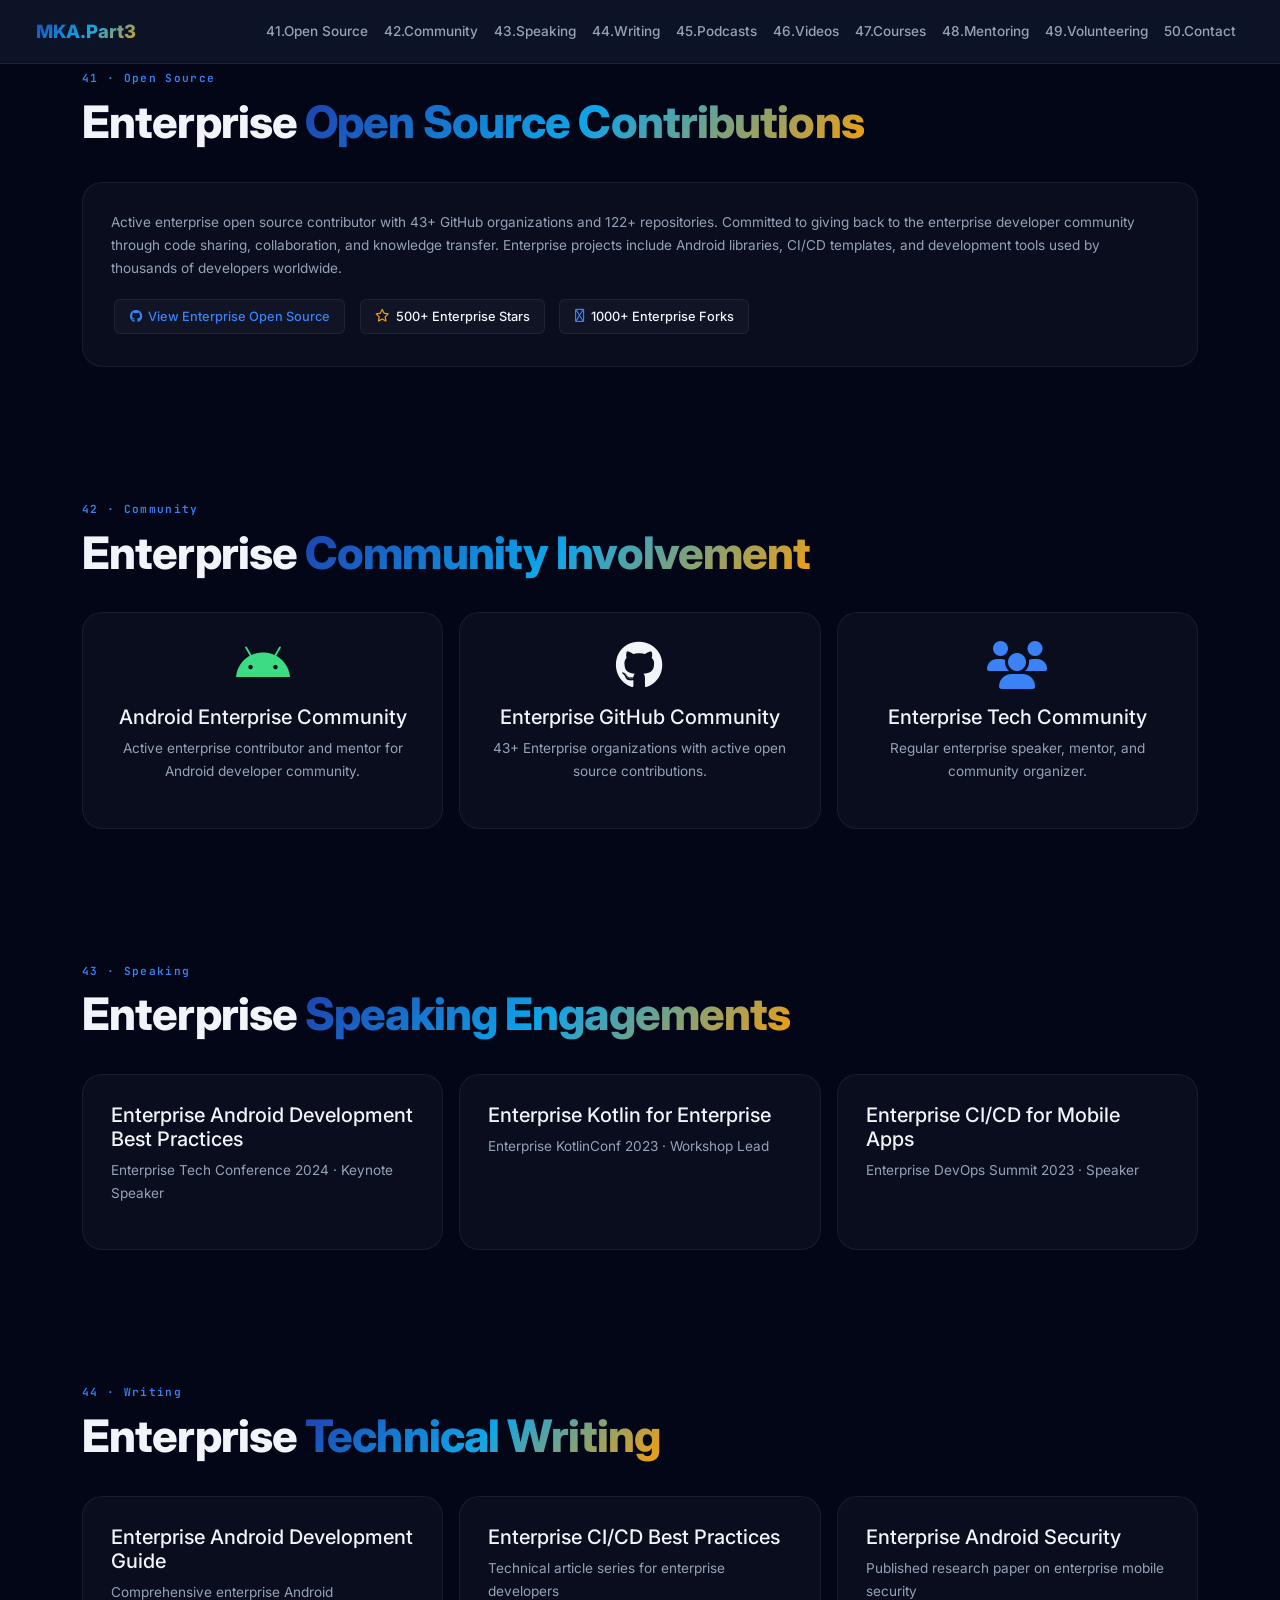
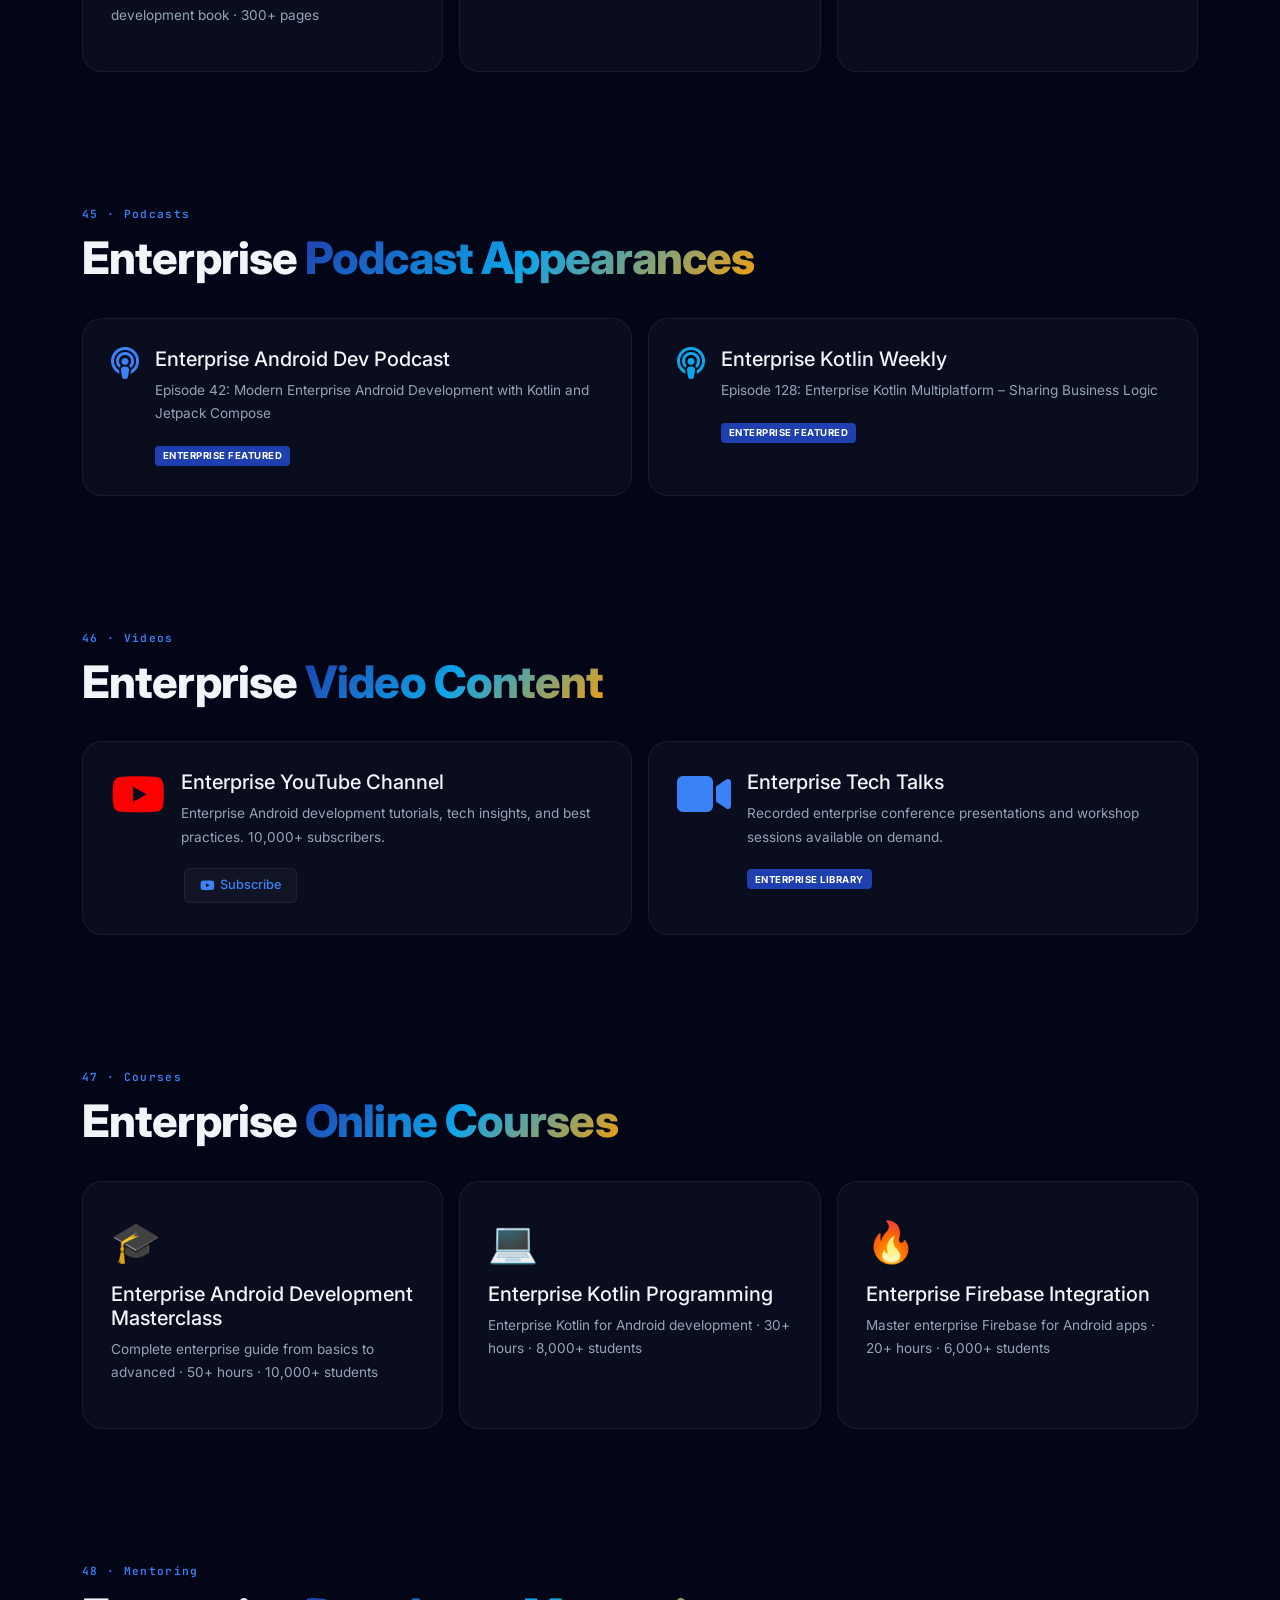
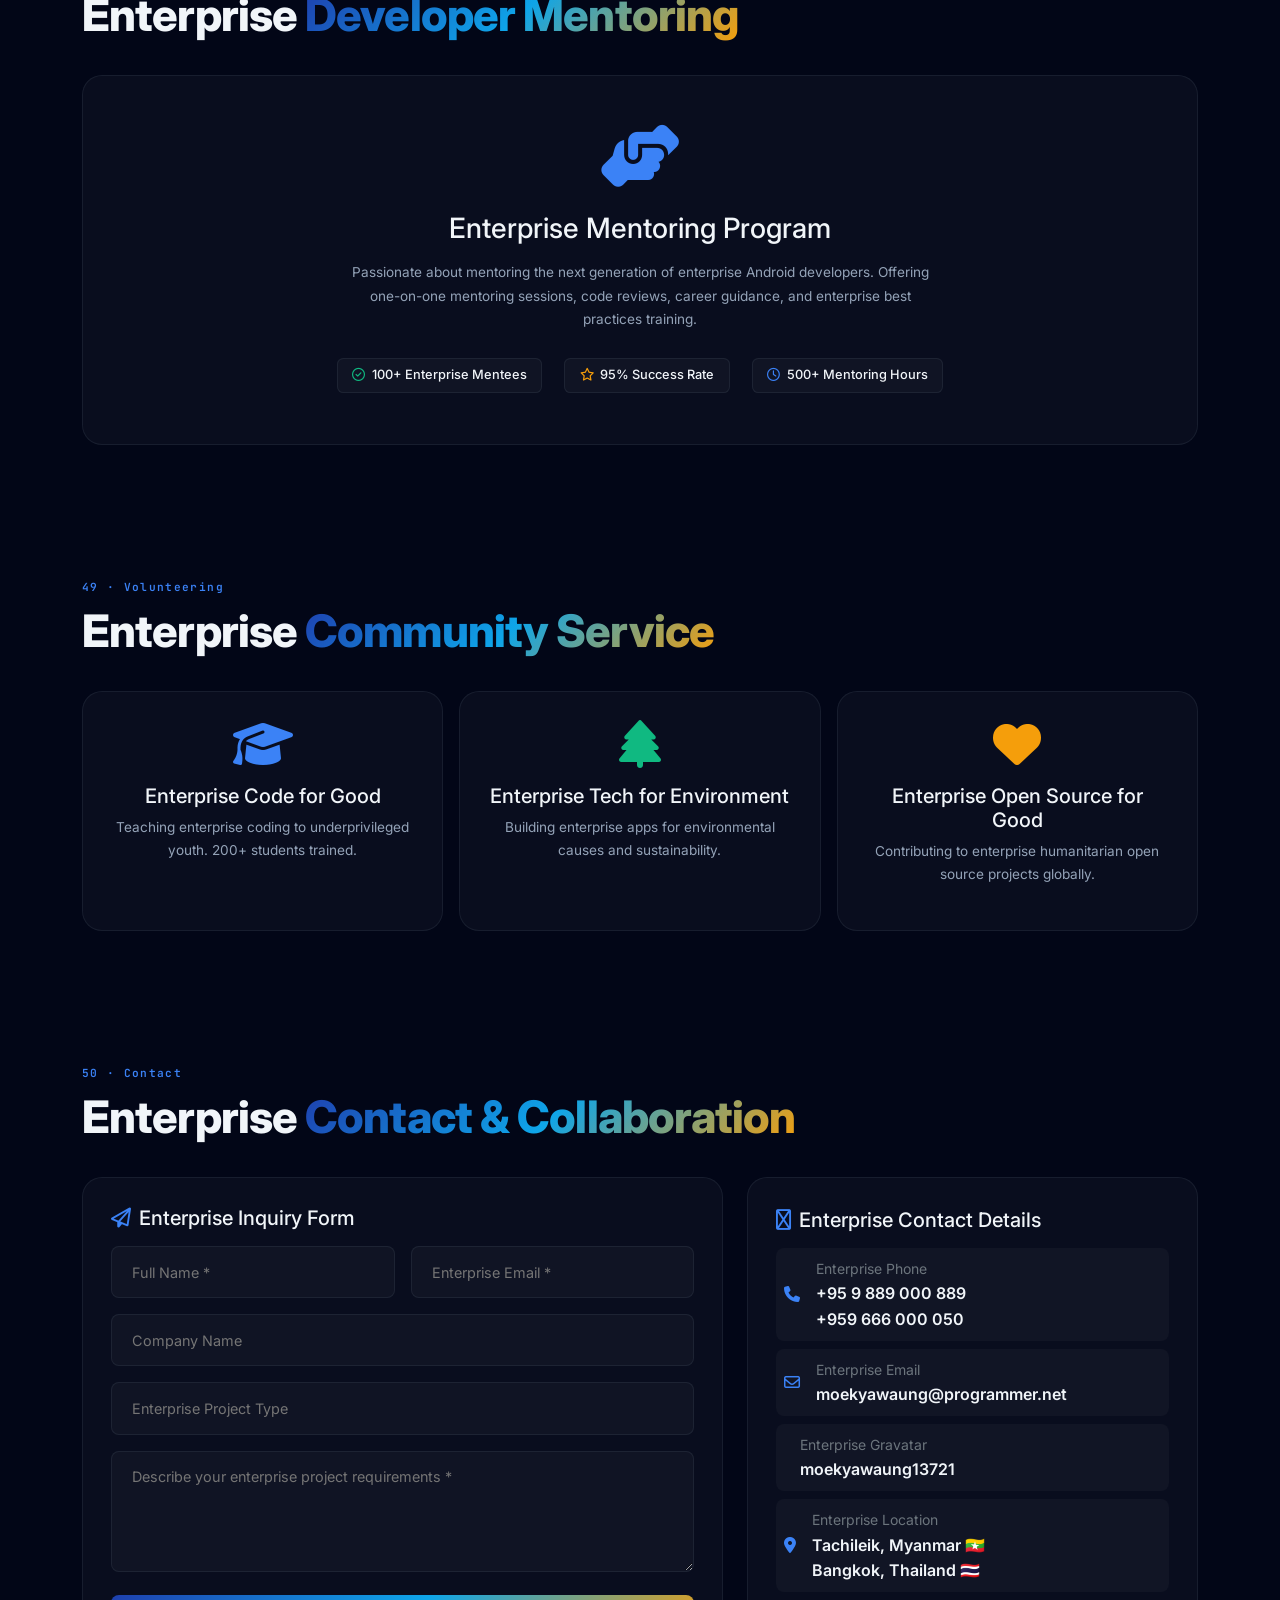
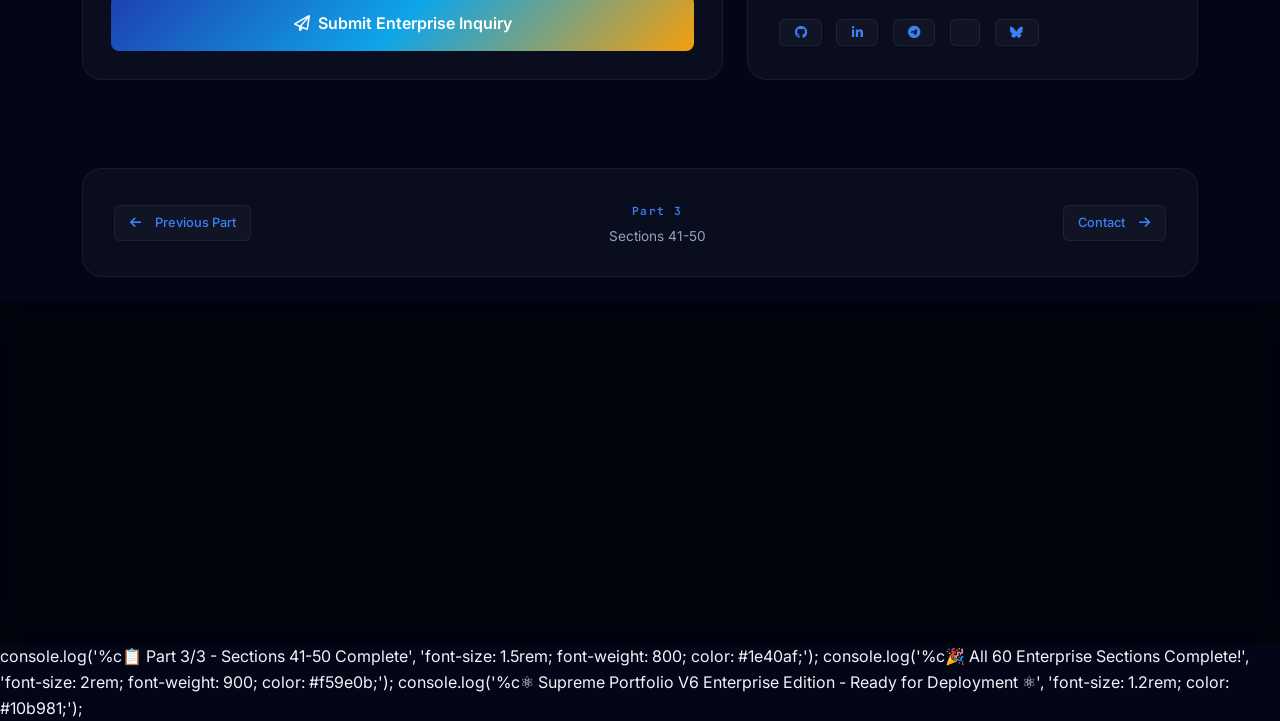
==== part3.html @ 51a50128 "Create part3.html" ====
<!DOCTYPE html>
<html lang="en" data-bs-theme="dark">
<head>
  <meta charset="UTF-8">
  <meta name="viewport" content="width=device-width, initial-scale=1.0">
  <title>Supreme Portfolio V6 · Part 3 · Sections 41-50</title>
  <meta name="description" content="Enterprise Portfolio Part 3 - Sections 41-50. Professional Android Developer Portfolio.">
  <meta name="keywords" content="Android Developer, Enterprise, Professional Portfolio, 60 Sections, Part 3">
  <meta name="author" content="Moe Kyaw Aung">
  <link rel="icon" href="https://res.cloudinary.com/dye5qpwii/image/upload/v1778763535/MKA_25_lbx6fb.webp">
  <link rel="stylesheet" href="./assets/css/enterprise-shared.css">
  <!-- Fonts -->
  <link rel="preconnect" href="https://fonts.googleapis.com">
  <link rel="preconnect" href="https://fonts.gstatic.com" crossorigin>
  <link href="https://fonts.googleapis.com/css2?family=Inter:wght@300;400;500;600;700;800;900&family=JetBrains+Mono:wght@400;500;700&family=Noto+Sans+Myanmar:wght@400;700;900&family=DM+Sans:wght@400;500;700&display=swap" rel="stylesheet">

  <!-- Bootstrap 5.3.3 -->
  <link href="https://cdn.jsdelivr.net/npm/bootstrap@5.3.3/dist/css/bootstrap.min.css" rel="stylesheet">
  
  <!-- Font Awesome 6.5.2 -->
  <link rel="stylesheet" href="https://cdnjs.cloudflare.com/ajax/libs/font-awesome/6.5.2/css/all.min.css">
  
  <!-- AOS -->
  <link href="https://unpkg.com/aos@2.3.4/dist/aos.css" rel="stylesheet">

  <style>
    /* ================================================================
       ENTERPRISE EDITION - PART 3 (Sections 41-50)
       ================================================================ */

    :root {
      --ep-primary: #1e40af;
      --ep-primary-dark: #1e3a8a;
      --ep-primary-light: #3b82f6;
      --ep-secondary: #0ea5e9;
      --ep-accent: #f59e0b;
      --ep-accent2: #10b981;
      --ep-dark: #0f172a;
      --ep-darker: #020617;
      --ep-light: #f8fafc;
      --ep-glass: rgba(255,255,255,0.03);
      --ep-glass-border: rgba(255,255,255,0.06);
      --ep-glass-shadow: 0 4px 24px rgba(0,0,0,0.2);
      --ep-radius: 0.75rem;
      --ep-radius-lg: 1.25rem;
      --ep-transition: 0.3s cubic-bezier(0.4, 0, 0.2, 1);
      --ep-font-sans: 'Inter', -apple-system, sans-serif;
      --ep-font-mono: 'JetBrains Mono', monospace;
      --ep-font-myan: 'Noto Sans Myanmar', sans-serif;
      --ep-font-dm: 'DM Sans', sans-serif;
      --ep-text: #f1f5f9;
      --ep-text-secondary: #94a3b8;
      --ep-gradient: linear-gradient(135deg, #1e40af, #0ea5e9, #f59e0b);
      --ep-border: rgba(148, 163, 184, 0.1);
    }

    [data-bs-theme="light"] {
      --ep-glass: rgba(0,0,0,0.02);
      --ep-glass-border: rgba(0,0,0,0.06);
      --ep-dark: #f8fafc;
      --ep-darker: #ffffff;
      --ep-text: #0f172a;
      --ep-text-secondary: #64748b;
      --ep-border: rgba(0,0,0,0.08);
    }

    * { box-sizing: border-box; margin: 0; padding: 0; }
    html { scroll-behavior: smooth; scroll-padding-top: 80px; }
    body {
      font-family: var(--ep-font-sans);
      background: var(--ep-darker);
      color: var(--ep-text);
      overflow-x: hidden;
      line-height: 1.6;
      -webkit-font-smoothing: antialiased;
    }
    a { color: var(--ep-primary-light); text-decoration: none; transition: color var(--ep-transition); }
    a:hover { color: var(--ep-secondary); }
    .myan { font-family: var(--ep-font-myan); }
    .mono { font-family: var(--ep-font-mono); }
    .dm { font-family: var(--ep-font-dm); }

    /* Navigation */
    .ep-nav {
      backdrop-filter: blur(20px);
      background: rgba(15,23,42,0.85) !important;
      border-bottom: 1px solid var(--ep-border);
      padding: 0.75rem 1.5rem;
    }
    .ep-nav-brand {
      font-weight: 800;
      font-size: 1.15rem;
      background: var(--ep-gradient);
      -webkit-background-clip: text;
      -webkit-text-fill-color: transparent;
    }
    .ep-nav .nav-link {
      font-weight: 500;
      font-size: 0.85rem;
      color: var(--ep-text-secondary) !important;
      padding: 0.4rem 0.8rem;
      border-radius: 0.4rem;
      transition: all var(--ep-transition);
    }
    .ep-nav .nav-link:hover { color: var(--ep-text) !important; background: var(--ep-glass); }

    /* Section Styles */
    .ep-section {
      padding: 4rem 0;
      position: relative;
    }
    .ep-label {
      display: inline-block;
      font-family: var(--ep-font-mono);
      font-size: 0.7rem;
      letter-spacing: 0.12em;
      color: var(--ep-primary-light);
      margin-bottom: 0.5rem;
      font-weight: 600;
    }
    .ep-title {
      font-size: clamp(1.8rem, 3.5vw, 2.8rem);
      font-weight: 800;
      margin-bottom: 2rem;
      letter-spacing: -0.02em;
    }
    .ep-gradient-text {
      background: var(--ep-gradient);
      -webkit-background-clip: text;
      -webkit-text-fill-color: transparent;
    }
    .ep-card {
      background: var(--ep-glass);
      border: 1px solid var(--ep-border);
      border-radius: var(--ep-radius-lg);
      padding: 1.75rem;
      transition: all var(--ep-transition);
      height: 100%;
    }
    .ep-card:hover {
      border-color: var(--ep-primary-light);
      transform: translateY(-3px);
      box-shadow: var(--ep-glass-shadow);
    }
    .ep-card-icon { font-size: 2rem; margin-bottom: 0.75rem; display: block; }
    .ep-card-title { font-weight: 700; font-size: 1.05rem; margin-bottom: 0.5rem; }
    .ep-card-text { color: var(--ep-text-secondary); font-size: 0.85rem; line-height: 1.7; }

    /* Counter */
    .ep-counter { text-align: center; padding: 1.5rem; }
    .ep-counter-num { font-size: 2.5rem; font-weight: 800; color: var(--ep-primary-light); font-family: var(--ep-font-mono); line-height: 1; }
    .ep-counter-label { font-size: 0.8rem; color: var(--ep-text-secondary); margin-top: 0.25rem; }

    /* Skill Chip */
    .ep-skill {
      display: inline-flex; align-items: center; gap: 0.4rem;
      padding: 0.4rem 0.9rem; background: var(--ep-glass);
      border: 1px solid var(--ep-border); border-radius: 0.4rem;
      font-size: 0.8rem; font-weight: 500; margin: 0.2rem;
      transition: all var(--ep-transition);
    }
    .ep-skill:hover { border-color: var(--ep-primary-light); transform: translateY(-2px); }

    /* Badge */
    .ep-badge {
      display: inline-block; padding: 0.15rem 0.5rem; border-radius: 0.25rem;
      font-size: 0.6rem; font-weight: 700; background: var(--ep-primary); color: #fff;
      text-transform: uppercase; letter-spacing: 0.05em;
    }

    /* Contact Form */
    .ep-input {
      background: var(--ep-glass);
      border: 1px solid var(--ep-border);
      color: var(--ep-text);
      border-radius: 0.5rem;
      padding: 0.85rem 1.25rem;
      font-size: 0.9rem;
      transition: all var(--ep-transition);
      width: 100%;
    }
    .ep-input:focus {
      outline: none;
      border-color: var(--ep-primary-light);
      box-shadow: 0 0 0 3px rgba(30,64,175,0.1);
    }

    /* Footer */
    .ep-footer {
      background: rgba(0,0,0,0.4); backdrop-filter: blur(20px);
      border-top: 1px solid var(--ep-border); padding: 3rem 0 1.5rem;
    }
    .ep-footer h5 { font-weight: 700; font-size: 0.85rem; margin-bottom: 0.8rem; }
    .ep-footer a { color: var(--ep-text-secondary); font-size: 0.8rem; display: block; padding: 0.15rem 0; }
    .ep-footer a:hover { color: var(--ep-primary-light); }

    /* Responsive */
    @media (max-width: 767px) {
      .ep-section { padding: 2.5rem 0; }
    }
  </style>
</head>

<body>
  <nav class="navbar navbar-expand-lg ep-nav fixed-top">
  <div class="container-fluid">
    <a class="navbar-brand ep-nav-brand" href="#section41">
      MKA.Part3
    </a>

    <button
      class="navbar-toggler border-0"
      type="button"
      data-bs-toggle="collapse"
      data-bs-target="#navPart3"
      aria-controls="navPart3"
      aria-expanded="false"
      aria-label="Toggle navigation"
    >
      <span
        class="navbar-toggler-icon"
        style="filter: invert(1);"
      ></span>
    </button>

    <div class="collapse navbar-collapse" id="navPart3">
      <ul class="navbar-nav ms-auto">
        <li class="nav-item"><a class="nav-link" href="#section41">41.Open Source</a></li>
        <li class="nav-item"><a class="nav-link" href="#section42">42.Community</a></li>
        <li class="nav-item"><a class="nav-link" href="#section43">43.Speaking</a></li>
        <li class="nav-item"><a class="nav-link" href="#section44">44.Writing</a></li>
        <li class="nav-item"><a class="nav-link" href="#section45">45.Podcasts</a></li>
        <li class="nav-item"><a class="nav-link" href="#section46">46.Videos</a></li>
        <li class="nav-item"><a class="nav-link" href="#section47">47.Courses</a></li>
        <li class="nav-item"><a class="nav-link" href="#section48">48.Mentoring</a></li>
        <li class="nav-item"><a class="nav-link" href="#section49">49.Volunteering</a></li>
        <li class="nav-item"><a class="nav-link" href="#section50">50.Contact</a></li>
      </ul>
    </div>
  </div>
</nav>
  <!-- ================================================================ -->
  <!-- SECTION 41: OPEN SOURCE -->
  <!-- ================================================================ -->
  <section class="ep-section" id="section41" data-aos="fade-up">
    <div class="container">
      <div class="ep-label">41 · Open Source</div>
      <h2 class="ep-title">Enterprise <span class="ep-gradient-text">Open Source Contributions</span></h2>
      <div class="ep-card">
        <p class="ep-card-text">Active enterprise open source contributor with 43+ GitHub organizations and 122+ repositories. Committed to giving back to the enterprise developer community through code sharing, collaboration, and knowledge transfer. Enterprise projects include Android libraries, CI/CD templates, and development tools used by thousands of developers worldwide.</p>
        <div class="d-flex flex-wrap gap-2 mt-3">
          <a href="https://github.com/Dev-moe-kyawaung/" target="_blank" class="ep-skill"><i class="fa-brands fa-github"></i> View Enterprise Open Source</a>
          <span class="ep-skill"><i class="fa-regular fa-star" style="color: var(--ep-accent);"></i> 500+ Enterprise Stars</span>
          <span class="ep-skill"><i class="fa-regular fa-code-fork" style="color: var(--ep-primary-light);"></i> 1000+ Enterprise Forks</span>
        </div>
      </div>
    </div>
  </section>

  <!-- ================================================================ -->
  <!-- SECTION 42: COMMUNITY -->
  <!-- ================================================================ -->
  <section class="ep-section" id="section42" data-aos="fade-up">
    <div class="container">
      <div class="ep-label">42 · Community</div>
      <h2 class="ep-title">Enterprise <span class="ep-gradient-text">Community Involvement</span></h2>
      <div class="row g-3">
        <div class="col-md-4">
          <div class="ep-card text-center">
            <i class="fa-brands fa-android fa-3x mb-3" style="color: #3DDC84;"></i>
            <h5>Android Enterprise Community</h5>
            <p class="ep-card-text">Active enterprise contributor and mentor for Android developer community.</p>
          </div>
        </div>
        <div class="col-md-4">
          <div class="ep-card text-center">
            <i class="fa-brands fa-github fa-3x mb-3"></i>
            <h5>Enterprise GitHub Community</h5>
            <p class="ep-card-text">43+ Enterprise organizations with active open source contributions.</p>
          </div>
        </div>
        <div class="col-md-4">
          <div class="ep-card text-center">
            <i class="fa-solid fa-users fa-3x mb-3" style="color: var(--ep-primary-light);"></i>
            <h5>Enterprise Tech Community</h5>
            <p class="ep-card-text">Regular enterprise speaker, mentor, and community organizer.</p>
          </div>
        </div>
      </div>
    </div>
  </section>

  <!-- ================================================================ -->
  <!-- SECTION 43: SPEAKING -->
  <!-- ================================================================ -->
  <section class="ep-section" id="section43" data-aos="fade-up">
    <div class="container">
      <div class="ep-label">43 · Speaking</div>
      <h2 class="ep-title">Enterprise <span class="ep-gradient-text">Speaking Engagements</span></h2>
      <div class="row g-3">
        <div class="col-md-4">
          <div class="ep-card">
            <h5>Enterprise Android Development Best Practices</h5>
            <p class="ep-card-text">Enterprise Tech Conference 2024 · Keynote Speaker</p>
          </div>
        </div>
        <div class="col-md-4">
          <div class="ep-card">
            <h5>Enterprise Kotlin for Enterprise</h5>
            <p class="ep-card-text">Enterprise KotlinConf 2023 · Workshop Lead</p>
          </div>
        </div>
        <div class="col-md-4">
          <div class="ep-card">
            <h5>Enterprise CI/CD for Mobile Apps</h5>
            <p class="ep-card-text">Enterprise DevOps Summit 2023 · Speaker</p>
          </div>
        </div>
      </div>
    </div>
  </section>

  <!-- ================================================================ -->
  <!-- SECTION 44: WRITING -->
  <!-- ================================================================ -->
  <section class="ep-section" id="section44" data-aos="fade-up">
    <div class="container">
      <div class="ep-label">44 · Writing</div>
      <h2 class="ep-title">Enterprise <span class="ep-gradient-text">Technical Writing</span></h2>
      <div class="row g-3">
        <div class="col-md-4">
          <div class="ep-card">
            <h5>Enterprise Android Development Guide</h5>
            <p class="ep-card-text">Comprehensive enterprise Android development book · 300+ pages</p>
          </div>
        </div>
        <div class="col-md-4">
          <div class="ep-card">
            <h5>Enterprise CI/CD Best Practices</h5>
            <p class="ep-card-text">Technical article series for enterprise developers</p>
          </div>
        </div>
        <div class="col-md-4">
          <div class="ep-card">
            <h5>Enterprise Android Security</h5>
            <p class="ep-card-text">Published research paper on enterprise mobile security</p>
          </div>
        </div>
      </div>
    </div>
  </section>

  <!-- ================================================================ -->
  <!-- SECTION 45: PODCASTS -->
  <!-- ================================================================ -->
  <section class="ep-section" id="section45" data-aos="fade-up">
    <div class="container">
      <div class="ep-label">45 · Podcasts</div>
      <h2 class="ep-title">Enterprise <span class="ep-gradient-text">Podcast Appearances</span></h2>
      <div class="row g-3">
        <div class="col-md-6">
          <div class="ep-card d-flex align-items-start gap-3">
            <i class="fa-solid fa-podcast fa-2x" style="color: var(--ep-primary-light);"></i>
            <div>
              <h5>Enterprise Android Dev Podcast</h5>
              <p class="ep-card-text">Episode 42: Modern Enterprise Android Development with Kotlin and Jetpack Compose</p>
              <span class="ep-badge">Enterprise Featured</span>
            </div>
          </div>
        </div>
        <div class="col-md-6">
          <div class="ep-card d-flex align-items-start gap-3">
            <i class="fa-solid fa-podcast fa-2x" style="color: var(--ep-secondary);"></i>
            <div>
              <h5>Enterprise Kotlin Weekly</h5>
              <p class="ep-card-text">Episode 128: Enterprise Kotlin Multiplatform – Sharing Business Logic</p>
              <span class="ep-badge">Enterprise Featured</span>
            </div>
          </div>
        </div>
      </div>
    </div>
  </section>

  <!-- ================================================================ -->
  <!-- SECTION 46: VIDEOS -->
  <!-- ================================================================ -->
  <section class="ep-section" id="section46" data-aos="fade-up">
    <div class="container">
      <div class="ep-label">46 · Videos</div>
      <h2 class="ep-title">Enterprise <span class="ep-gradient-text">Video Content</span></h2>
      <div class="row g-3">
        <div class="col-md-6">
          <div class="ep-card d-flex align-items-start gap-3">
            <i class="fa-brands fa-youtube fa-3x" style="color: #ff0000;"></i>
            <div>
              <h5>Enterprise YouTube Channel</h5>
              <p class="ep-card-text">Enterprise Android development tutorials, tech insights, and best practices. 10,000+ subscribers.</p>
              <a href="https://www.youtube.com/@UCuTXUguZb4xjeL2nX8WJG" target="_blank" class="ep-skill"><i class="fa-brands fa-youtube"></i> Subscribe</a>
            </div>
          </div>
        </div>
        <div class="col-md-6">
          <div class="ep-card d-flex align-items-start gap-3">
            <i class="fa-solid fa-video fa-3x" style="color: var(--ep-primary-light);"></i>
            <div>
              <h5>Enterprise Tech Talks</h5>
              <p class="ep-card-text">Recorded enterprise conference presentations and workshop sessions available on demand.</p>
              <span class="ep-badge">Enterprise Library</span>
            </div>
          </div>
        </div>
      </div>
    </div>
  </section>

  <!-- ================================================================ -->
  <!-- SECTION 47: COURSES -->
  <!-- ================================================================ -->
  <section class="ep-section" id="section47" data-aos="fade-up">
    <div class="container">
      <div class="ep-label">47 · Courses</div>
      <h2 class="ep-title">Enterprise <span class="ep-gradient-text">Online Courses</span></h2>
      <div class="row g-3">
        <div class="col-md-4">
          <div class="ep-card">
            <div style="font-size: 2.5rem; margin-bottom: 0.5rem;">🎓</div>
            <h5>Enterprise Android Development Masterclass</h5>
            <p class="ep-card-text">Complete enterprise guide from basics to advanced · 50+ hours · 10,000+ students</p>
          </div>
        </div>
        <div class="col-md-4">
          <div class="ep-card">
            <div style="font-size: 2.5rem; margin-bottom: 0.5rem;">💻</div>
            <h5>Enterprise Kotlin Programming</h5>
            <p class="ep-card-text">Enterprise Kotlin for Android development · 30+ hours · 8,000+ students</p>
          </div>
        </div>
        <div class="col-md-4">
          <div class="ep-card">
            <div style="font-size: 2.5rem; margin-bottom: 0.5rem;">🔥</div>
            <h5>Enterprise Firebase Integration</h5>
            <p class="ep-card-text">Master enterprise Firebase for Android apps · 20+ hours · 6,000+ students</p>
          </div>
        </div>
      </div>
    </div>
  </section>

  <!-- ================================================================ -->
  <!-- SECTION 48: MENTORING -->
  <!-- ================================================================ -->
  <section class="ep-section" id="section48" data-aos="fade-up">
    <div class="container">
      <div class="ep-label">48 · Mentoring</div>
      <h2 class="ep-title">Enterprise <span class="ep-gradient-text">Developer Mentoring</span></h2>
      <div class="ep-card text-center py-5">
        <i class="fa-solid fa-handshake-angle fa-4x mb-4" style="color: var(--ep-primary-light);"></i>
        <h3 class="mb-3">Enterprise Mentoring Program</h3>
        <p class="ep-card-text mb-4" style="max-width: 600px; margin: 0 auto;">Passionate about mentoring the next generation of enterprise Android developers. Offering one-on-one mentoring sessions, code reviews, career guidance, and enterprise best practices training.</p>
        <div class="d-flex flex-wrap justify-content-center gap-3">
          <span class="ep-skill"><i class="fa-regular fa-circle-check" style="color: var(--ep-accent2);"></i> 100+ Enterprise Mentees</span>
          <span class="ep-skill"><i class="fa-regular fa-star" style="color: var(--ep-accent);"></i> 95% Success Rate</span>
          <span class="ep-skill"><i class="fa-regular fa-clock" style="color: var(--ep-primary-light);"></i> 500+ Mentoring Hours</span>
        </div>
      </div>
    </div>
  </section>

  <!-- ================================================================ -->
  <!-- SECTION 49: VOLUNTEERING -->
  <!-- ================================================================ -->
  <section class="ep-section" id="section49" data-aos="fade-up">
    <div class="container">
      <div class="ep-label">49 · Volunteering</div>
      <h2 class="ep-title">Enterprise <span class="ep-gradient-text">Community Service</span></h2>
      <div class="row g-3">
        <div class="col-md-4">
          <div class="ep-card text-center">
            <i class="fa-solid fa-graduation-cap fa-3x mb-3" style="color: var(--ep-primary-light);"></i>
            <h5>Enterprise Code for Good</h5>
            <p class="ep-card-text">Teaching enterprise coding to underprivileged youth. 200+ students trained.</p>
          </div>
        </div>
        <div class="col-md-4">
          <div class="ep-card text-center">
            <i class="fa-solid fa-tree fa-3x mb-3" style="color: var(--ep-accent2);"></i>
            <h5>Enterprise Tech for Environment</h5>
            <p class="ep-card-text">Building enterprise apps for environmental causes and sustainability.</p>
          </div>
        </div>
        <div class="col-md-4">
          <div class="ep-card text-center">
            <i class="fa-solid fa-heart fa-3x mb-3" style="color: var(--ep-accent);"></i>
            <h5>Enterprise Open Source for Good</h5>
            <p class="ep-card-text">Contributing to enterprise humanitarian open source projects globally.</p>
          </div>
        </div>
      </div>
    </div>
  </section>

  <!-- ================================================================ -->
  <!-- SECTION 50: CONTACT (Enterprise Ultimate) -->
  <!-- ================================================================ -->
  <section class="ep-section" id="section50" data-aos="fade-up">
    <div class="container">
      <div class="ep-label">50 · Contact</div>
      <h2 class="ep-title">Enterprise <span class="ep-gradient-text">Contact & Collaboration</span></h2>
      <div class="row g-4">
        <div class="col-lg-7" data-aos="fade-right" data-aos-delay="100">
          <div class="ep-card">
            <h5 class="mb-3"><i class="fa-regular fa-paper-plane me-2" style="color: var(--ep-primary-light);"></i>Enterprise Inquiry Form</h5>
            <form onsubmit="event.preventDefault(); alert('Thank you for your enterprise inquiry! I will respond within 24 hours.');">
              <div class="row g-3">
                <div class="col-md-6">
                  <input type="text" class="ep-input" placeholder="Full Name *" required>
                </div>
                <div class="col-md-6">
                  <input type="email" class="ep-input" placeholder="Enterprise Email *" required>
                </div>
                <div class="col-12">
                  <input type="text" class="ep-input" placeholder="Company Name">
                </div>
                <div class="col-12">
                  <input type="text" class="ep-input" placeholder="Enterprise Project Type">
                </div>
                <div class="col-12">
                  <textarea class="ep-input" rows="4" placeholder="Describe your enterprise project requirements *" required></textarea>
                </div>
                <div class="col-12">
                  <button type="submit" class="btn w-100 py-3" style="background: var(--ep-gradient); color: #fff; border: none; border-radius: 0.5rem; font-weight: 600;">
                    <i class="fa-regular fa-paper-plane me-2"></i>Submit Enterprise Inquiry
                  </button>
                </div>
              </div>
            </form>
          </div>
        </div>
        <div class="col-lg-5" data-aos="fade-left" data-aos-delay="100">
          <div class="ep-card h-100 d-flex flex-column justify-content-center">
            <h5 class="mb-3"><i class="fa-regular fa-circle-info me-2" style="color: var(--ep-primary-light);"></i>Enterprise Contact Details</h5>
            <div class="d-flex align-items-center gap-3 mb-2 p-2" style="background: var(--ep-glass); border-radius: 0.5rem;">
              <i class="fa-solid fa-phone" style="color: var(--ep-primary-light);"></i>
              <div>
                <small class="text-secondary">Enterprise Phone</small>
                <div style="font-weight: 600;">+95 9 889 000 889</div>
                <div style="font-weight: 600;">+959 666 000 050</div>
              </div>
            </div>
            <div class="d-flex align-items-center gap-3 mb-2 p-2" style="background: var(--ep-glass); border-radius: 0.5rem;">
              <i class="fa-regular fa-envelope" style="color: var(--ep-primary-light);"></i>
              <div>
                <small class="text-secondary">Enterprise Email</small>
                <div style="font-weight: 600;">moekyawaung@programmer.net</div>
              </div>
            </div>
            <div class="d-flex align-items-center gap-3 mb-2 p-2" style="background: var(--ep-glass); border-radius: 0.5rem;">
              <i class="fa-brands fa-gravatar" style="color: var(--ep-primary-light);"></i>
              <div>
                <small class="text-secondary">Enterprise Gravatar</small>
                <div style="font-weight: 600;">moekyawaung13721</div>
              </div>
            </div>
            <div class="d-flex align-items-center gap-3 mb-2 p-2" style="background: var(--ep-glass); border-radius: 0.5rem;">
              <i class="fa-solid fa-location-dot" style="color: var(--ep-primary-light);"></i>
              <div>
                <small class="text-secondary">Enterprise Location</small>
                <div style="font-weight: 600;">Tachileik, Myanmar 🇲🇲</div>
                <div style="font-weight: 600;">Bangkok, Thailand 🇹🇭</div>
              </div>
            </div>
            <div class="mt-3 d-flex gap-2">
              <a href="https://github.com/Dev-moe-kyawaung/" target="_blank" class="ep-skill"><i class="fa-brands fa-github"></i></a>
              <a href="https://www.linkedin.com/in/moe-kyaw-aung-2653093a1" target="_blank" class="ep-skill"><i class="fa-brands fa-linkedin-in"></i></a>
              <a href="https://t.me/moekyawaung" target="_blank" class="ep-skill"><i class="fa-brands fa-telegram"></i></a>
              <a href="https://gravatar.com/moekyawaung13721" target="_blank" class="ep-skill"><i class="fa-brands fa-gravatar"></i></a>
              <a href="https://bsky.app/profile/moekyawaung96.bsky.social" target="_blank" class="ep-skill"><i class="fa-brands fa-bluesky"></i></a>
            </div>
          </div>
        </div>
      </div>
    </div>
  </section>
  <section class="container my-4" aria-label="Portfolio page navigation">
  <div class="ep-card d-flex flex-wrap justify-content-between align-items-center gap-3">
    <a
      data-prev-page
      class="ep-skill"
      href="part2.html"
      aria-label="Previous portfolio part"
    >
      <i class="fa-solid fa-arrow-left me-2"></i>
      Previous Part
    </a>

    <div class="text-center">
      <div class="ep-label mb-1" data-part-name>Part 3</div>
      <div class="ep-card-text" data-part-sections>
        Sections 41-50
      </div>
    </div>

    <a
      data-next-page
      class="ep-skill"
      href="#section50"
      aria-label="Go to contact section"
    >
      Contact
      <i class="fa-solid fa-arrow-right ms-2"></i>
    </a>
  </div>
</section>

  <!-- ===== FOOTER ===== -->
  <footer class="ep-footer">
    <div class="container">
      <div class="row g-3">
        <div class="col-lg-4">
          <h5 class="ep-nav-brand" style="font-size: 1rem;">MKA.Enterprise</h5>
          <p style="color: var(--ep-text-secondary); font-size: 0.8rem;">Part 3 · Sections 41-50 · Enterprise Edition · Final 10 Sections</p>
          <div style="display: flex; gap: 0.5rem; margin-top: 0.5rem;">
            <a href="https://github.com/Dev-moe-kyawaung/" target="_blank" class="ep-skill" style="padding: 0.3rem 0.6rem; font-size: 0.7rem;"><i class="fa-brands fa-github"></i></a>
            <a href="https://www.linkedin.com/in/moe-kyaw-aung-2653093a1" target="_blank" class="ep-skill" style="padding: 0.3rem 0.6rem; font-size: 0.7rem;"><i class="fa-brands fa-linkedin-in"></i></a>
            <a href="https://t.me/moekyawaung" target="_blank" class="ep-skill" style="padding: 0.3rem 0.6rem; font-size: 0.7rem;"><i class="fa-brands fa-telegram"></i></a>
          </div>
        </div>
        <div class="col-lg-2 col-6">
          <h5>Sections 41-45</h5>
          <a href="#section41">41.Open Source</a>
          <a href="#section42">42.Community</a>
          <a href="#section43">43.Speaking</a>
          <a href="#section44">44.Writing</a>
          <a href="#section45">45.Podcasts</a>
        </div>
        <div class="col-lg-2 col-6">
          <h5>Sections 46-50</h5>
          <a href="#section46">46.Videos</a>
          <a href="#section47">47.Courses</a>
          <a href="#section48">48.Mentoring</a>
          <a href="#section49">49.Volunteering</a>
          <a href="#section50">50.Contact</a>
        </div>
        <div class="col-lg-4">
          <h5>Part 3 Complete</h5>
          <p style="color: var(--ep-text-secondary); font-size: 0.8rem;">🎉 All 60 Enterprise Sections Complete!<br>Continue to README for deployment instructions.</p>
        </div>
      </div>
      <hr class="my-3" style="border-color: var(--ep-border);">
      <div class="text-center" style="color: var(--ep-text-secondary); font-size: 0.75rem;">
        <p class="mb-0">
  &copy; <span data-current-year>2026</span>
  Moe Kyaw Aung · Enterprise Edition · Part 3/3
</p>
        <p class="mb-0">Sections 41-50 · Enterprise Portfolio Complete · 60 Total Sections</p>
        <p class="mt-2" style="color: var(--ep-primary-light); font-weight: 600;">⚛ Supreme Portfolio V6 Enterprise Edition - All 60 Sections Complete ⚛</p>
      </div>
    </div>
  </footer>

  <script src="https://cdn.jsdelivr.net/npm/bootstrap@5.3.3/dist/js/bootstrap.bundle.min.js"></script>
<script src="https://unpkg.com/aos@2.3.4/dist/aos.js"></script>

<script src="./assets/js/portfolio-config.js"></script>
<script src="./assets/js/portfolio-core.js"></script>
<script src="./assets/js/portfolio-pages.js"></script>
    console.log('%c📋 Part 3/3 - Sections 41-50 Complete', 'font-size: 1.5rem; font-weight: 800; color: #1e40af;');
    console.log('%c🎉 All 60 Enterprise Sections Complete!', 'font-size: 2rem; font-weight: 900; color: #f59e0b;');
    console.log('%c⚛ Supreme Portfolio V6 Enterprise Edition - Ready for Deployment ⚛', 'font-size: 1.2rem; color: #10b981;');
  </script>
</body>
</html>
---- assets/css/enterprise-shared.css ----
:root {
  --ep-primary: #1e40af;
  --ep-primary-dark: #1e3a8a;
  --ep-primary-light: #3b82f6;
  --ep-secondary: #0ea5e9;
  --ep-accent: #f59e0b;
  --ep-accent2: #10b981;
  --ep-dark: #0f172a;
  --ep-darker: #020617;
  --ep-light: #f8fafc;
  --ep-glass: rgba(255, 255, 255, 0.03);
  --ep-glass-border: rgba(255, 255, 255, 0.06);
  --ep-glass-shadow: 0 4px 24px rgba(0, 0, 0, 0.2);
  --ep-radius: 0.75rem;
  --ep-radius-lg: 1.25rem;
  --ep-transition: 0.3s cubic-bezier(0.4, 0, 0.2, 1);
  --ep-font-sans: "Inter", -apple-system, BlinkMacSystemFont, sans-serif;
  --ep-font-mono: "JetBrains Mono", monospace;
  --ep-font-myan: "Noto Sans Myanmar", sans-serif;
  --ep-font-dm: "DM Sans", sans-serif;
  --ep-text: #f1f5f9;
  --ep-text-secondary: #94a3b8;
  --ep-gradient: linear-gradient(135deg, #1e40af, #0ea5e9, #f59e0b);
  --ep-border: rgba(148, 163, 184, 0.1);
}

[data-bs-theme="light"] {
  --ep-glass: rgba(0, 0, 0, 0.02);
  --ep-glass-border: rgba(0, 0, 0, 0.06);
  --ep-dark: #f8fafc;
  --ep-darker: #ffffff;
  --ep-text: #0f172a;
  --ep-text-secondary: #64748b;
  --ep-border: rgba(0, 0, 0, 0.08);
}

* {
  box-sizing: border-box;
  margin: 0;
  padding: 0;
}

html {
  scroll-behavior: smooth;
  scroll-padding-top: 80px;
}

body {
  min-width: 320px;
  overflow-x: hidden;
  background: var(--ep-darker);
  color: var(--ep-text);
  font-family: var(--ep-font-sans);
  line-height: 1.6;
  -webkit-font-smoothing: antialiased;
}

a {
  color: var(--ep-primary-light);
  text-decoration: none;
  transition: color var(--ep-transition);
}

a:hover {
  color: var(--ep-secondary);
}

.my an {
  font-family: var(--ep-font-myan);
}

.myan {
  font-family: var(--ep-font-myan);
}

.mono {
  font-family: var(--ep-font-mono);
}

.dm {
  font-family: var(--ep-font-dm);
}

.ep-nav {
  z-index: 1050;
  padding: 0.75rem 1.5rem;
  border-bottom: 1px solid var(--ep-border);
  background: rgba(15, 23, 42, 0.85) !important;
  backdrop-filter: blur(20px);
}

.ep-nav-brand {
  font-size: 1.15rem;
  font-weight: 800;
  background: var(--ep-gradient);
  background-clip: text;
  -webkit-background-clip: text;
  -webkit-text-fill-color: transparent;
}

.ep-nav .nav-link {
  padding: 0.4rem 0.8rem;
  border-radius: 0.4rem;
  color: var(--ep-text-secondary) !important;
  font-size: 0.85rem;
  font-weight: 500;
  transition: all var(--ep-transition);
}

.ep-nav .nav-link:hover {
  background: var(--ep-glass);
  color: var(--ep-text) !important;
}

.ep-section {
  position: relative;
  padding: 4rem 0;
}

.ep-label {
  display: inline-block;
  margin-bottom: 0.5rem;
  color: var(--ep-primary-light);
  font-family: var(--ep-font-mono);
  font-size: 0.7rem;
  font-weight: 600;
  letter-spacing: 0.12em;
}

.ep-title {
  margin-bottom: 2rem;
  font-size: clamp(1.8rem, 3.5vw, 2.8rem);
  font-weight: 800;
  letter-spacing: -0.02em;
}

.ep-gradient-text {
  background: var(--ep-gradient);
  background-clip: text;
  -webkit-background-clip: text;
  -webkit-text-fill-color: transparent;
}

.ep-card {
  height: 100%;
  padding: 1.75rem;
  border: 1px solid var(--ep-border);
  border-radius: var(--ep-radius-lg);
  background: var(--ep-glass);
  transition: all var(--ep-transition);
}

.ep-card:hover {
  border-color: var(--ep-primary-light);
  box-shadow: var(--ep-glass-shadow);
  transform: translateY(-3px);
}

.ep-card-text {
  color: var(--ep-text-secondary);
  font-size: 0.85rem;
  line-height: 1.7;
}

.ep-skill {
  display: inline-flex;
  align-items: center;
  gap: 0.4rem;
  margin: 0.2rem;
  padding: 0.4rem 0.9rem;
  border: 1px solid var(--ep-border);
  border-radius: 0.4rem;
  background: var(--ep-glass);
  font-size: 0.8rem;
  font-weight: 500;
  transition: all var(--ep-transition);
}

.ep-skill:hover {
  border-color: var(--ep-primary-light);
  transform: translateY(-2px);
}

.ep-skill.disabled {
  opacity: 0.45;
  pointer-events: none;
}

.ep-badge {
  display: inline-block;
  padding: 0.15rem 0.5rem;
  border-radius: 0.25rem;
  background: var(--ep-primary);
  color: #fff;
  font-size: 0.6rem;
  font-weight: 700;
  letter-spacing: 0.05em;
  text-transform: uppercase;
}

.ep-footer {
  padding: 3rem 0 1.5rem;
  border-top: 1px solid var(--ep-border);
  background: rgba(0, 0, 0, 0.4);
  backdrop-filter: blur(20px);
}

.ep-footer h5 {
  margin-bottom: 0.8rem;
  font-size: 0.85rem;
  font-weight: 700;
}

.ep-footer a {
  display: block;
  padding: 0.15rem 0;
  color: var(--ep-text-secondary);
  font-size: 0.8rem;
}

.ep-footer a:hover {
  color: var(--ep-primary-light);
}

.ep-toast {
  position: fixed;
  z-index: 2000;
  right: 1.25rem;
  bottom: 1.25rem;
  max-width: min(420px, calc(100vw - 2.5rem));
  padding: 1rem 1.25rem;
  border: 1px solid rgba(59, 130, 246, 0.4);
  border-radius: 0.75rem;
  background: rgba(15, 23, 42, 0.95);
  color: #fff;
  box-shadow: 0 10px 35px rgba(0, 0, 0, 0.35);
  opacity: 0;
  transform: translateY(20px);
  transition: all 0.3s ease;
}

.ep-toast.show {
  opacity: 1;
  transform: translateY(0);
}

@media (max-width: 767px) {
  .ep-section {
    padding: 2.5rem 0;
  }

  .ep-nav {
    padding: 0.75rem 1rem;
  }

  .ep-title {
    margin-bottom: 1.5rem;
  }
}
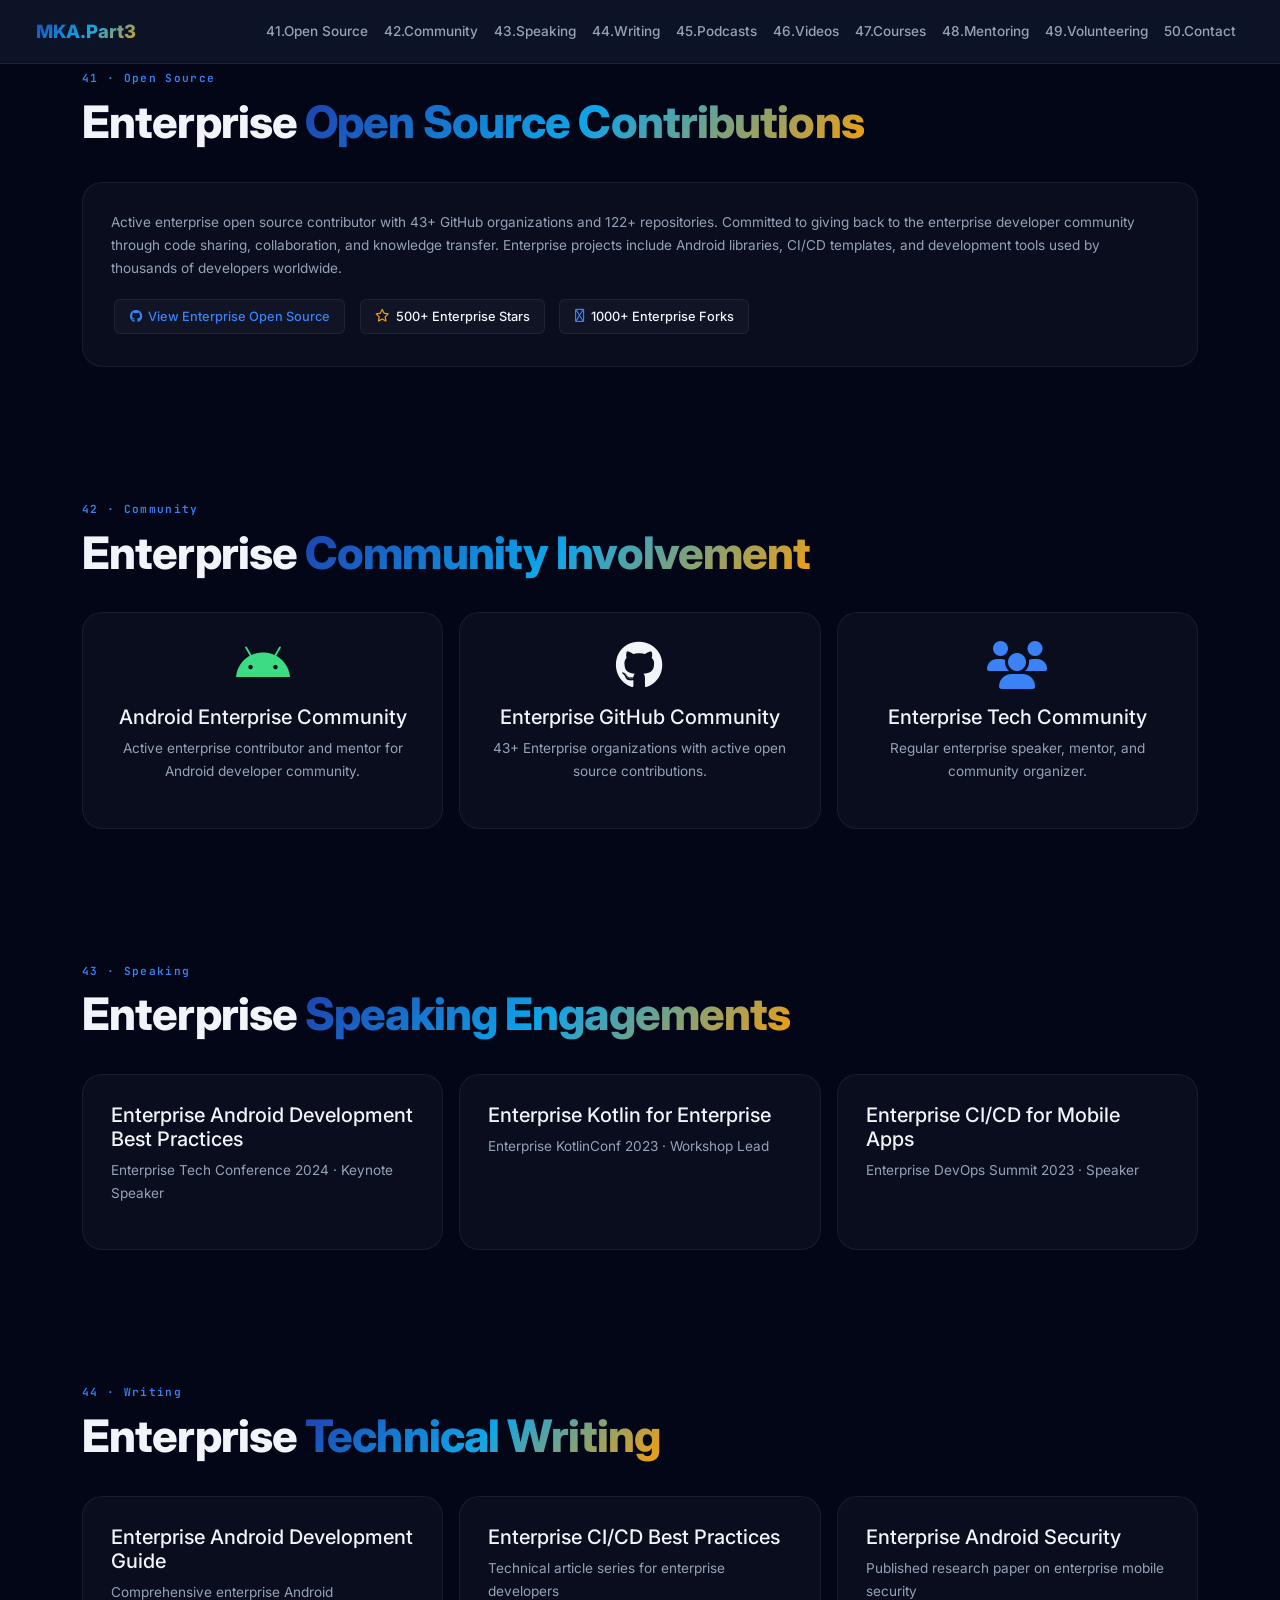
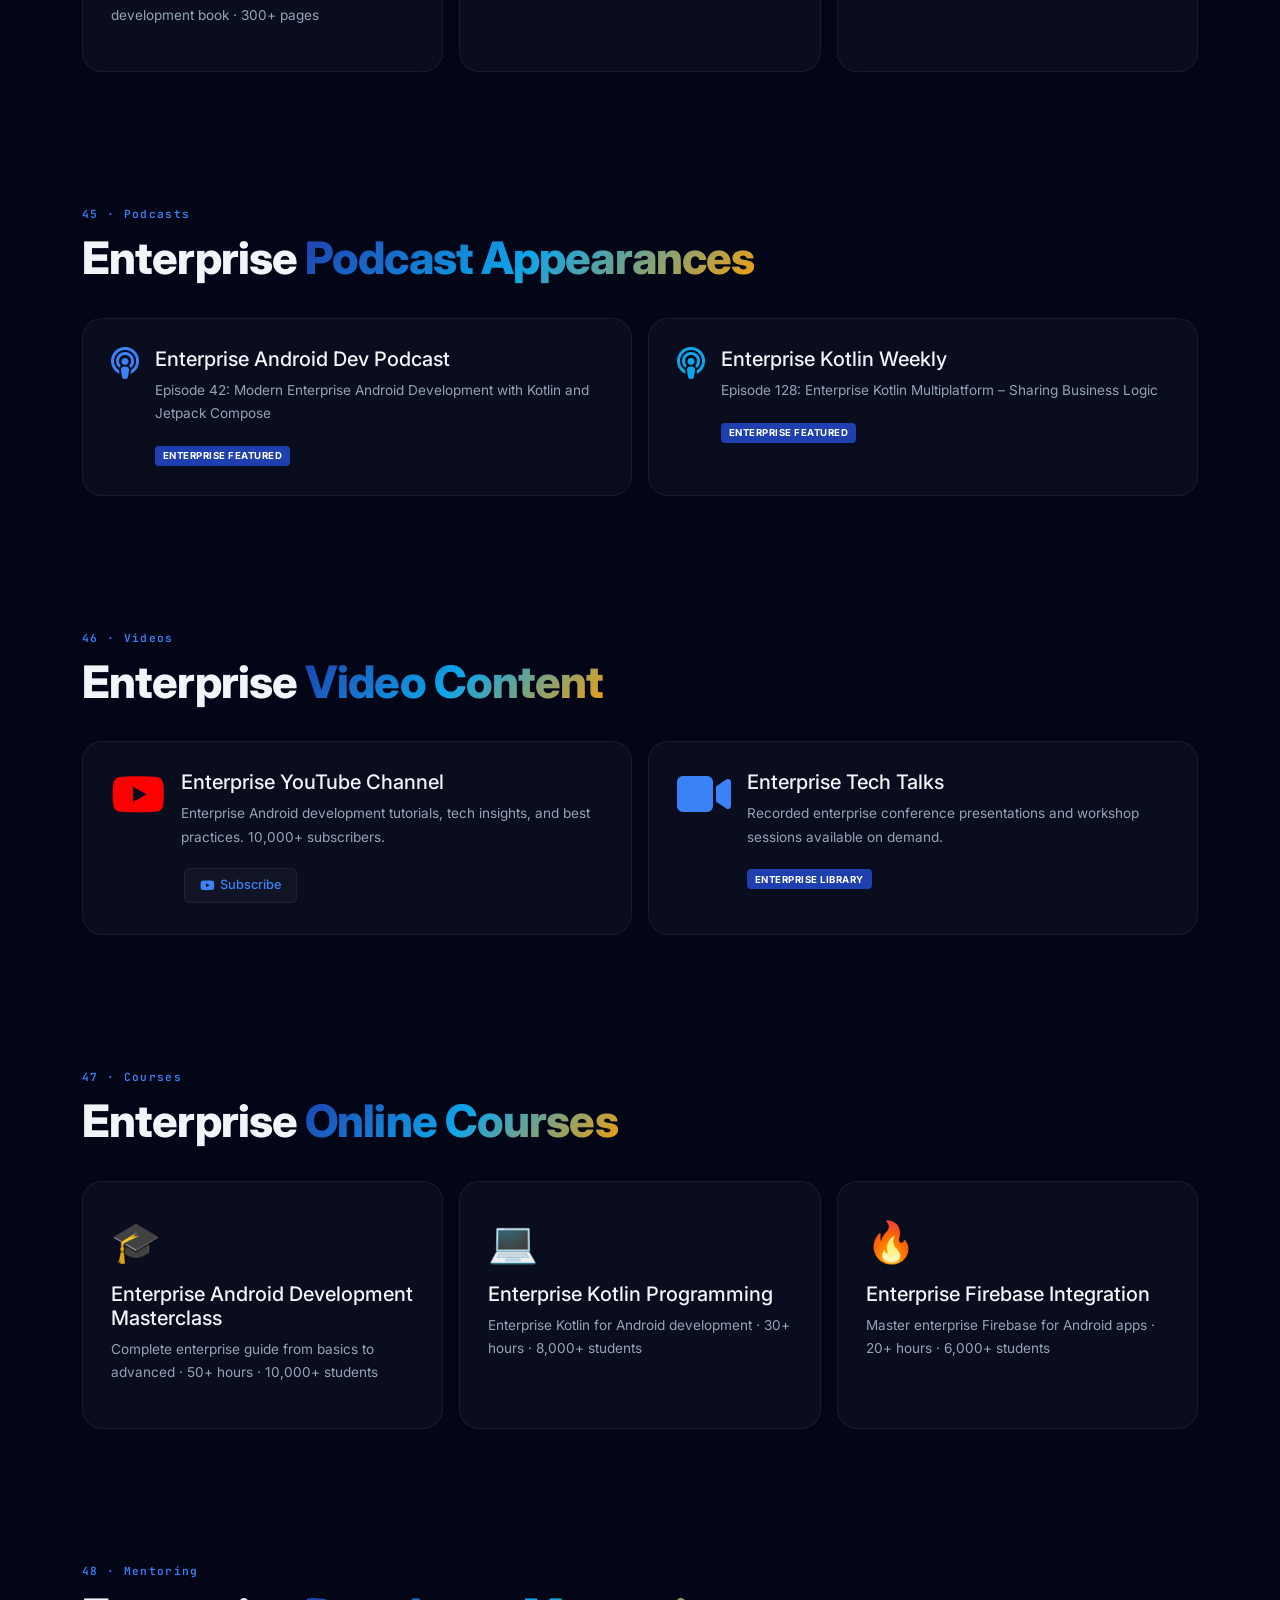
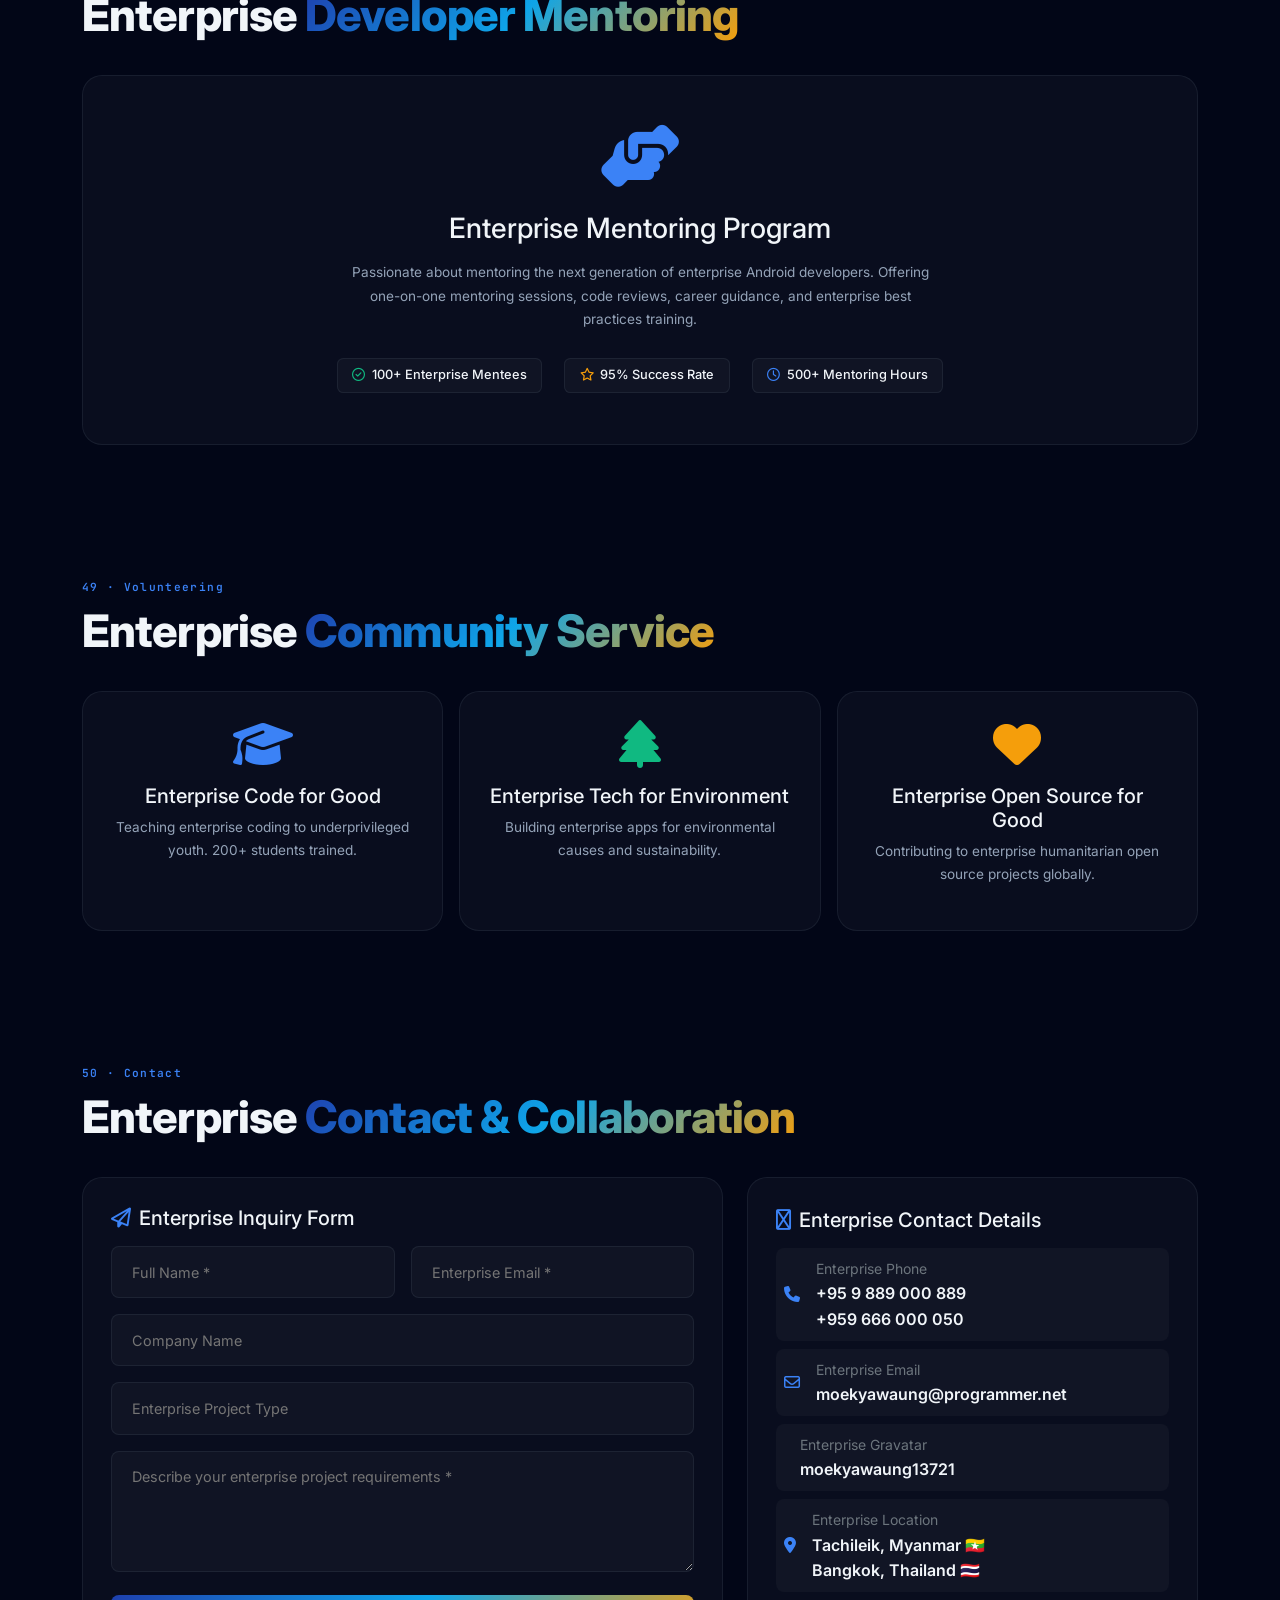
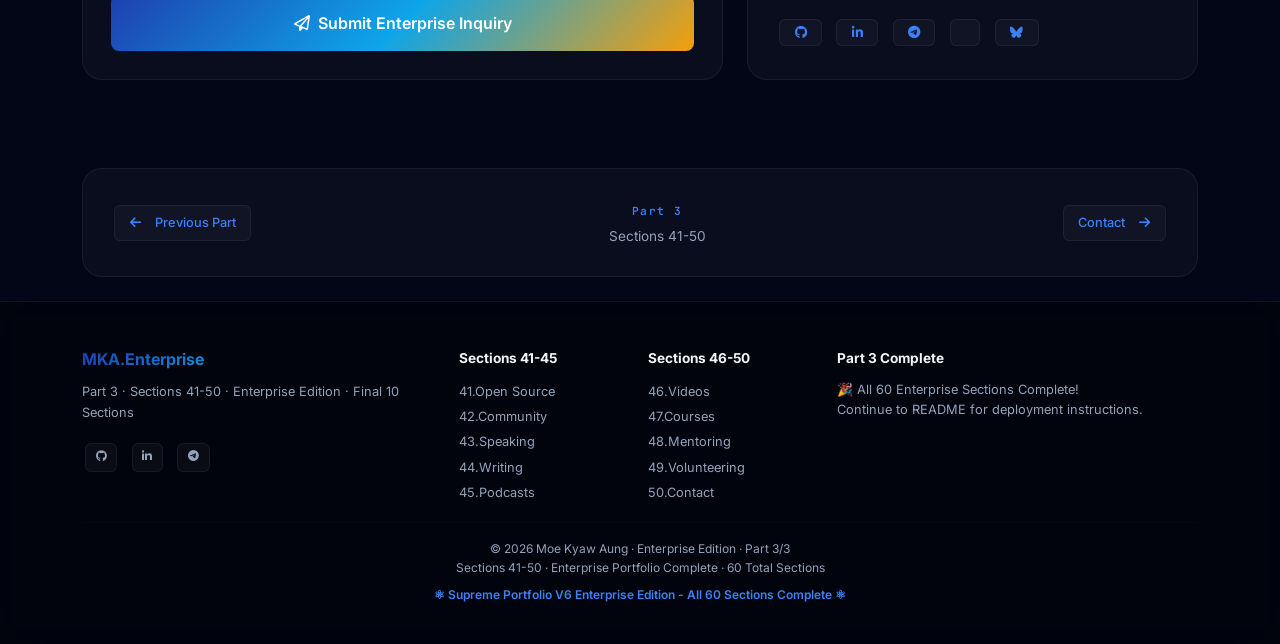
==== commit eaa1b4f9: "Remove console log messages from part3.html Removed console log messages indicating completion of se" ====
--- a/part3.html
+++ b/part3.html
@@ -665,9 +665,6 @@
 <script src="./assets/js/portfolio-config.js"></script>
 <script src="./assets/js/portfolio-core.js"></script>
 <script src="./assets/js/portfolio-pages.js"></script>
-    console.log('%c📋 Part 3/3 - Sections 41-50 Complete', 'font-size: 1.5rem; font-weight: 800; color: #1e40af;');
-    console.log('%c🎉 All 60 Enterprise Sections Complete!', 'font-size: 2rem; font-weight: 900; color: #f59e0b;');
-    console.log('%c⚛ Supreme Portfolio V6 Enterprise Edition - Ready for Deployment ⚛', 'font-size: 1.2rem; color: #10b981;');
-  </script>
+    
 </body>
 </html>
